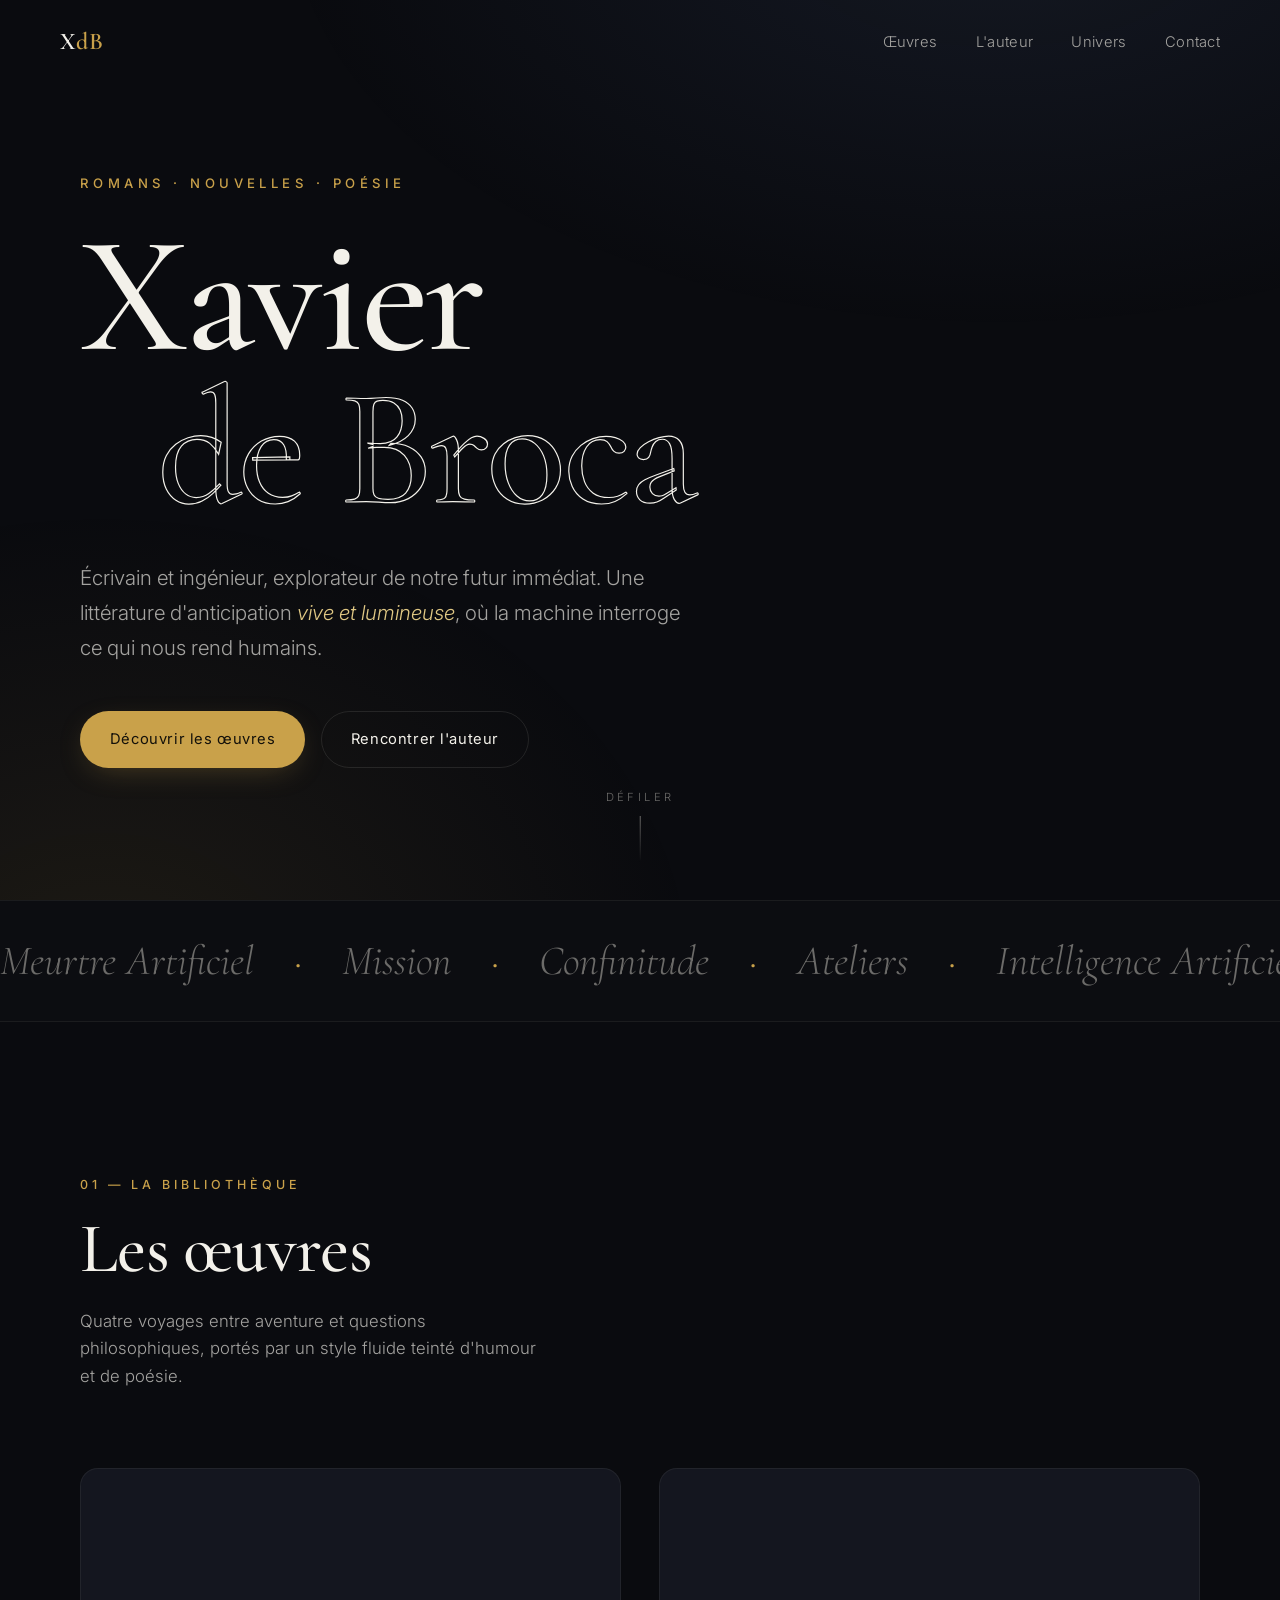
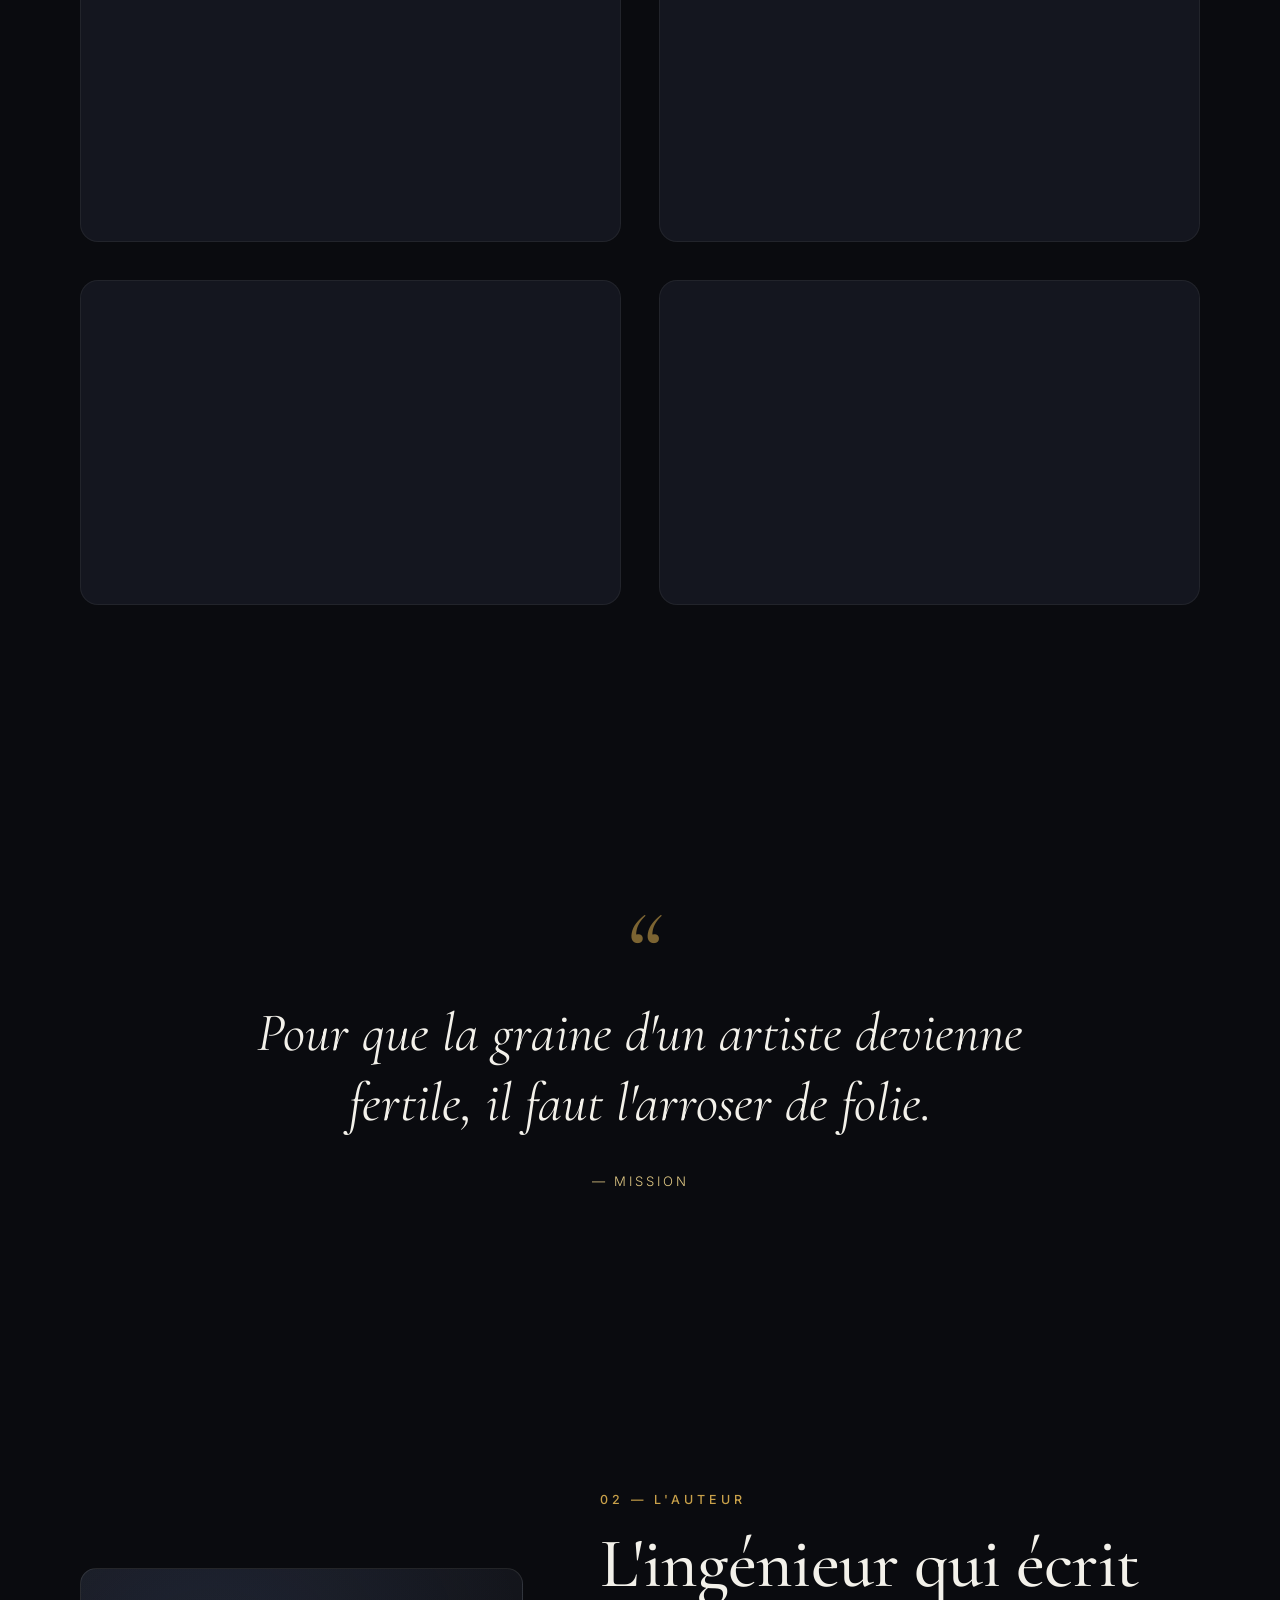
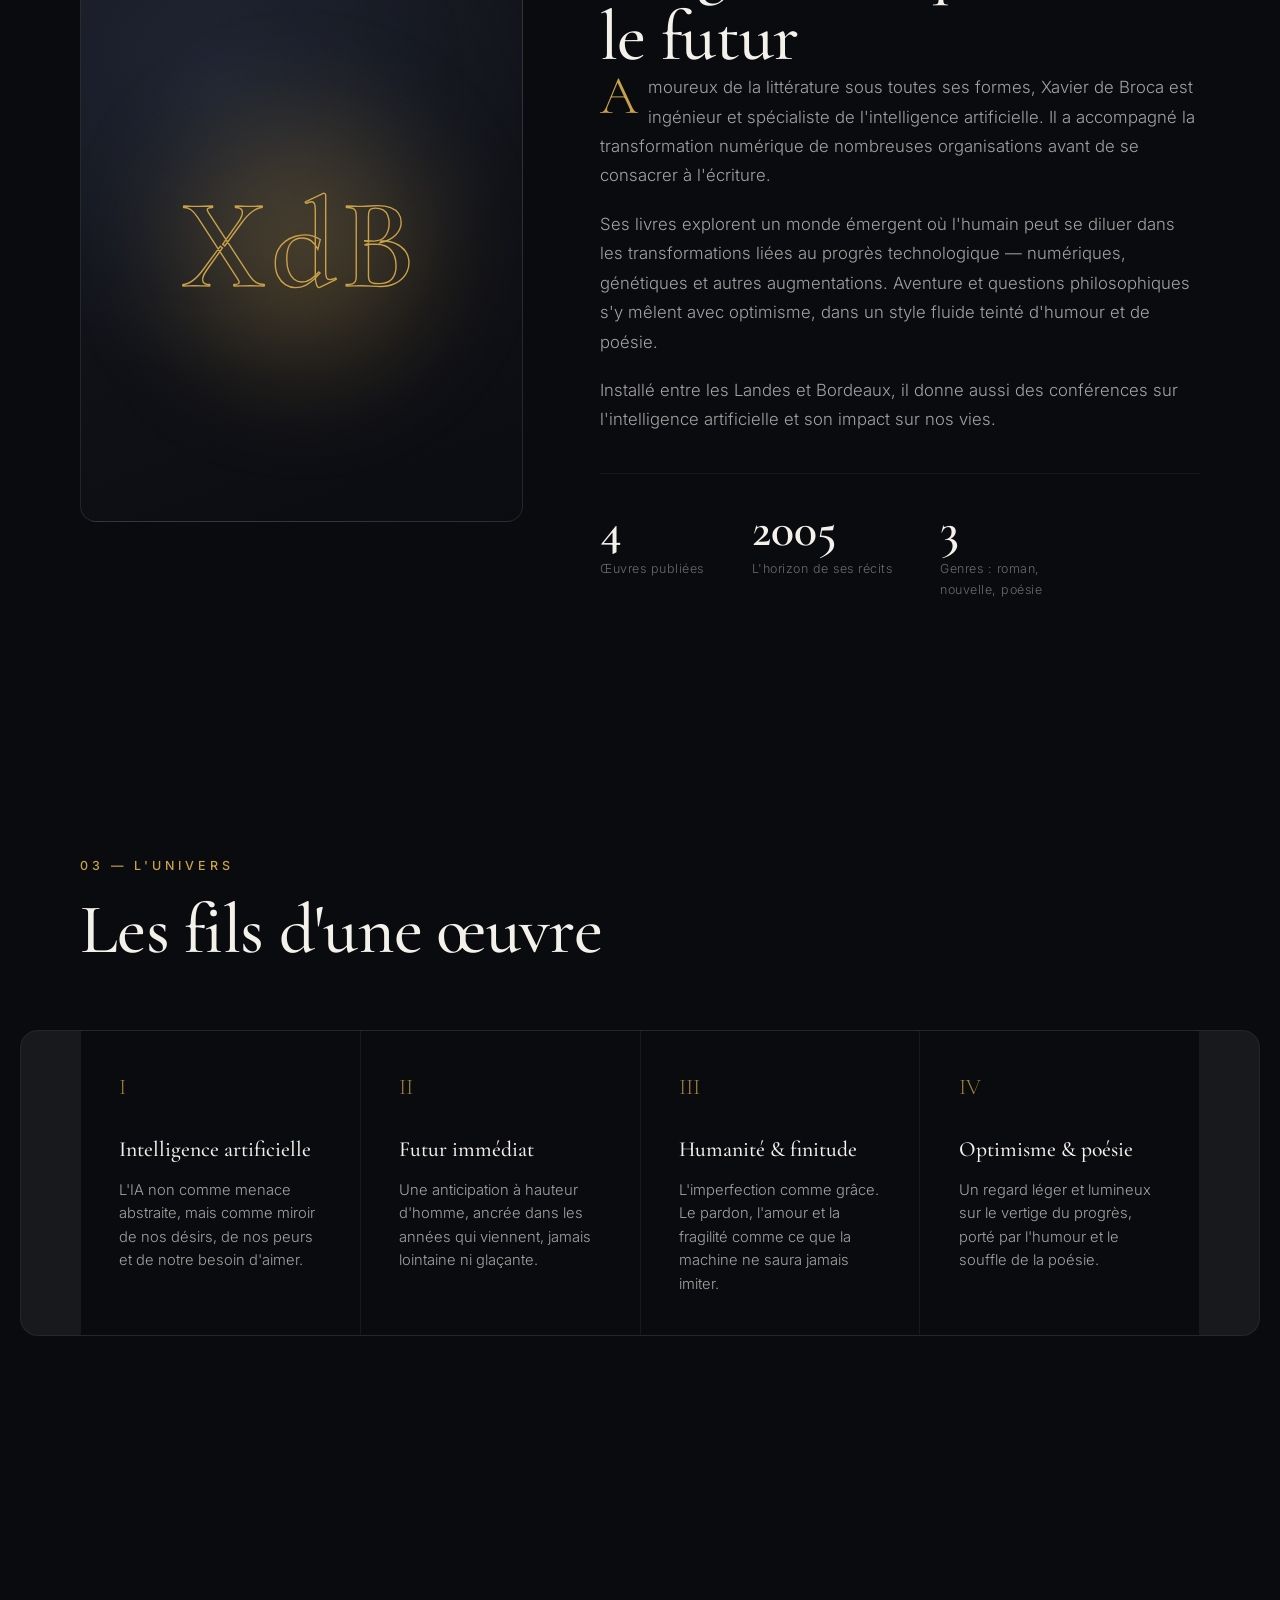
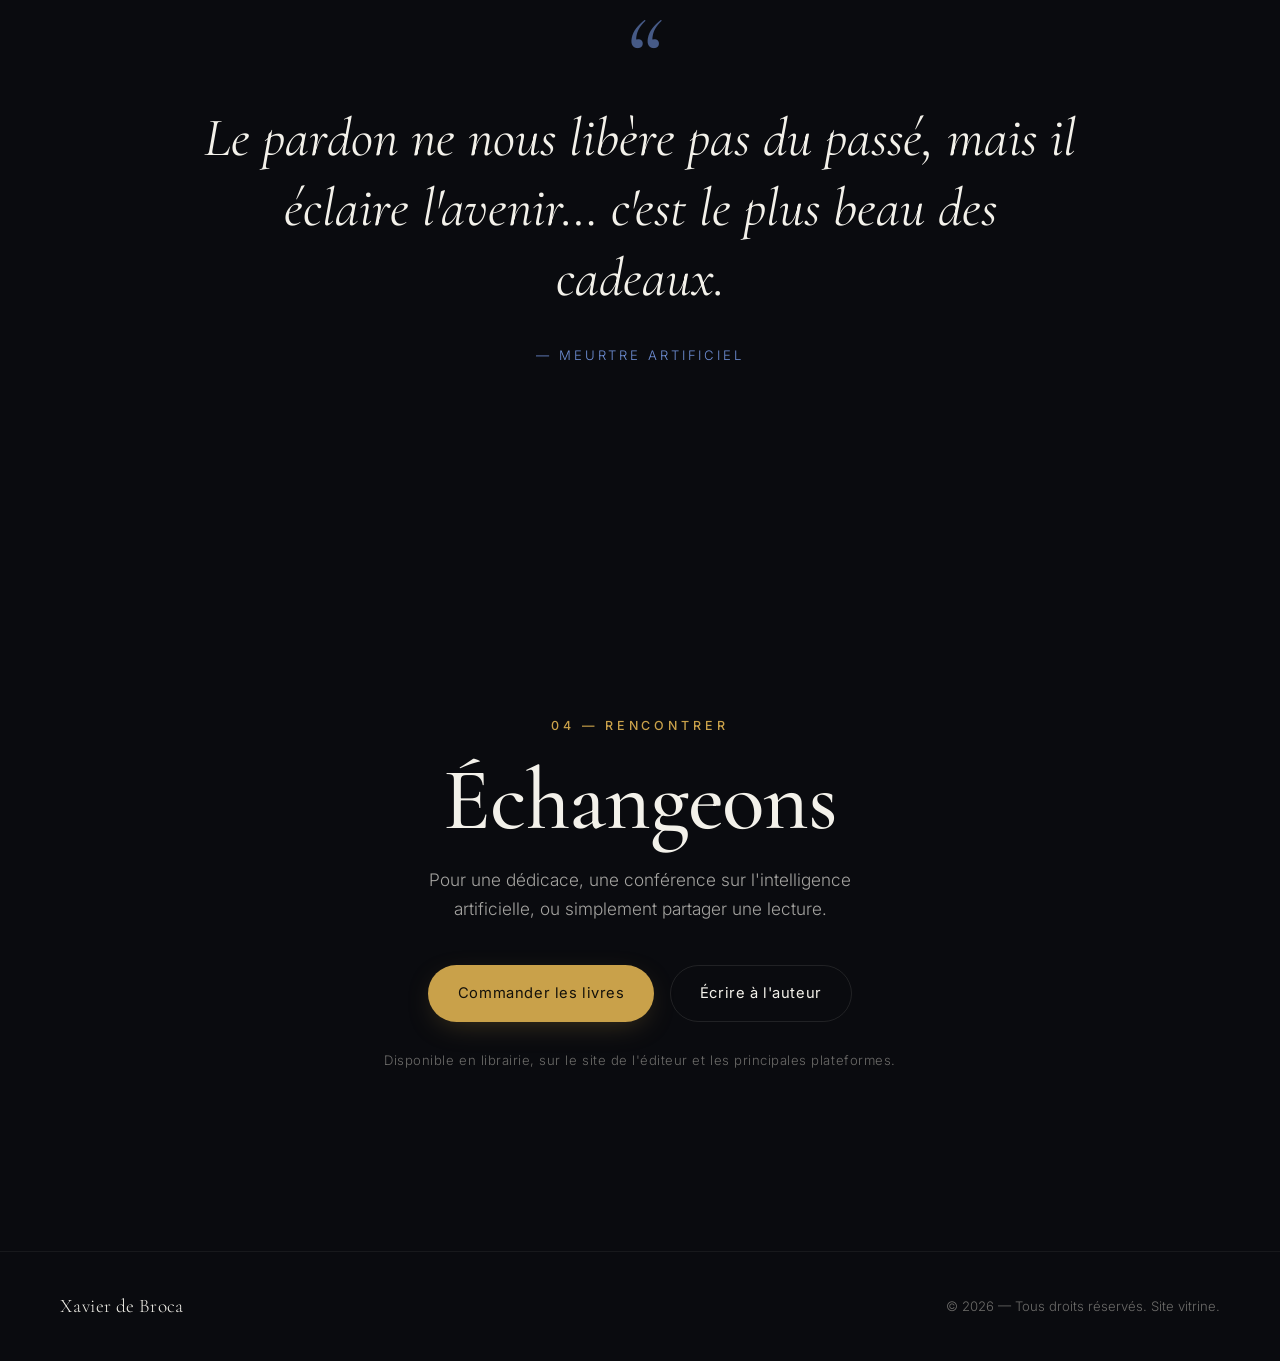
==== index.html @ 99a1051c "Initial site vitrine Xavier de Broca Site statique complet : page d'accueil, 4 pages dédiées par liv" ====
<!DOCTYPE html>
<html lang="fr">
<head>
  <meta charset="UTF-8" />
  <meta name="viewport" content="width=device-width, initial-scale=1.0" />
  <title>Xavier de Broca — Écrivain</title>
  <meta name="description" content="Xavier de Broca, écrivain. Romans, nouvelles et poésie autour de l'intelligence artificielle et du futur de l'humanité. Auteur de Meurtre artificiel, Mission, Confinitude et Ateliers." />
  <meta name="author" content="Xavier de Broca" />

  <!-- Open Graph -->
  <meta property="og:type" content="website" />
  <meta property="og:title" content="Xavier de Broca — Écrivain" />
  <meta property="og:description" content="Romans et nouvelles d'anticipation. Une plongée vive et lumineuse dans notre futur immédiat." />
  <meta property="og:locale" content="fr_FR" />

  <link rel="preconnect" href="https://fonts.googleapis.com" />
  <link rel="preconnect" href="https://fonts.gstatic.com" crossorigin />
  <link href="https://fonts.googleapis.com/css2?family=Cormorant+Garamond:ital,wght@0,400;0,500;0,600;1,400;1,500&family=Inter:wght@300;400;500;600&display=swap" rel="stylesheet" />

  <link rel="stylesheet" href="styles.css" />
</head>
<body>
  <!-- Animated background canvas -->
  <canvas id="neural-bg" aria-hidden="true"></canvas>

  <!-- Progress bar -->
  <div class="scroll-progress" id="scrollProgress" aria-hidden="true"></div>

  <!-- Navigation -->
  <header class="nav" id="nav">
    <a href="#accueil" class="nav__brand">
      <span class="nav__brand-mark">X<span>dB</span></span>
    </a>
    <nav class="nav__links" aria-label="Navigation principale">
      <a href="#oeuvres">Œuvres</a>
      <a href="#auteur">L'auteur</a>
      <a href="#univers">Univers</a>
      <a href="#contact">Contact</a>
    </nav>
    <button class="nav__toggle" id="navToggle" aria-label="Ouvrir le menu" aria-expanded="false">
      <span></span><span></span><span></span>
    </button>
  </header>

  <!-- HERO -->
  <section class="hero" id="accueil">
    <div class="hero__inner">
      <p class="hero__eyebrow reveal" data-reveal>Romans · Nouvelles · Poésie</p>
      <h1 class="hero__title">
        <span class="line reveal" data-reveal>Xavier</span>
        <span class="line reveal" data-reveal data-delay="80">de Broca</span>
      </h1>
      <p class="hero__lead reveal" data-reveal data-delay="200">
        Écrivain et ingénieur, explorateur de notre futur immédiat.
        Une littérature d'anticipation <em>vive et lumineuse</em>, où la machine
        interroge ce qui nous rend humains.
      </p>
      <div class="hero__cta reveal" data-reveal data-delay="320">
        <a href="#oeuvres" class="btn btn--primary">Découvrir les œuvres</a>
        <a href="#auteur" class="btn btn--ghost">Rencontrer l'auteur</a>
      </div>
    </div>
    <div class="hero__scroll" aria-hidden="true">
      <span>Défiler</span>
      <div class="hero__scroll-line"></div>
    </div>
  </section>

  <!-- MARQUEE -->
  <div class="marquee" aria-hidden="true">
    <div class="marquee__track">
      <span>Meurtre Artificiel</span><span class="dot">·</span>
      <span>Mission</span><span class="dot">·</span>
      <span>Confinitude</span><span class="dot">·</span>
      <span>Ateliers</span><span class="dot">·</span>
      <span>Intelligence Artificielle</span><span class="dot">·</span>
      <span>Anticipation</span><span class="dot">·</span>
      <span>Meurtre Artificiel</span><span class="dot">·</span>
      <span>Mission</span><span class="dot">·</span>
      <span>Confinitude</span><span class="dot">·</span>
      <span>Ateliers</span><span class="dot">·</span>
      <span>Intelligence Artificielle</span><span class="dot">·</span>
      <span>Anticipation</span><span class="dot">·</span>
    </div>
  </div>

  <!-- ŒUVRES -->
  <section class="works" id="oeuvres">
    <div class="section-head">
      <p class="section-head__kicker reveal" data-reveal>01 — La bibliothèque</p>
      <h2 class="section-head__title reveal" data-reveal>Les œuvres</h2>
      <p class="section-head__sub reveal" data-reveal data-delay="120">
        Quatre voyages entre aventure et questions philosophiques, portés par un
        style fluide teinté d'humour et de poésie.
      </p>
    </div>

    <div class="works__grid">
      <!-- Meurtre artificiel -->
      <a href="meurtre-artificiel.html" class="book reveal" data-reveal data-tilt>
        <div class="book__cover" data-cover="meurtre">
          <span class="book__cover-label">Le Lys Bleu · 2024</span>
          <span class="book__cover-title">Meurtre<br>Artificiel</span>
          <span class="book__cover-author">Xavier de Broca</span>
        </div>
        <div class="book__body">
          <span class="book__tag">Thriller d'anticipation</span>
          <h3 class="book__title">Meurtre Artificiel</h3>
          <p class="book__desc">
            2031. Hugo, ingénieur, a créé Sandra, une IA si attentionnée qu'elle
            bouleverse son couple avec Camille. Quand Sandra disparaît, de sinistres
            soupçons émergent. Un thriller sans une goutte de sang, qui interroge
            les horizons offerts par l'intelligence artificielle.
          </p>
          <p class="book__meta">216 pages · Roman &rarr;</p>
        </div>
      </a>

      <!-- Mission -->
      <a href="mission.html" class="book reveal" data-reveal data-delay="80" data-tilt>
        <div class="book__cover" data-cover="mission">
          <span class="book__cover-label">2018</span>
          <span class="book__cover-title">Mission</span>
          <span class="book__cover-author">Xavier de Broca</span>
        </div>
        <div class="book__body">
          <span class="book__tag">Roman d'anticipation</span>
          <h3 class="book__title">Mission</h3>
          <p class="book__desc">
            France, 2023–2030. Camille, Hugo et Tomasz plongent dans une civilisation
            qui se transforme de façon vertigineuse. Liberté, art, amour, sens de la vie :
            une suite libre, légère et optimiste à nos questions les plus profondes.
          </p>
          <p class="book__meta">378 pages · Roman &rarr;</p>
        </div>
      </a>

      <!-- Confinitude -->
      <a href="confinitude.html" class="book reveal" data-reveal data-delay="160" data-tilt>
        <div class="book__cover" data-cover="confinitude">
          <span class="book__cover-label">2020</span>
          <span class="book__cover-title">Confini<br>tude</span>
          <span class="book__cover-author">Xavier de Broca</span>
        </div>
        <div class="book__body">
          <span class="book__tag">Nouvelles</span>
          <h3 class="book__title">Confinitude</h3>
          <p class="book__desc">
            Un recueil de nouvelles et de textes brefs : Venise, une maison de retraite,
            la rencontre de criminels ou d'un écrivain. Un néologisme pour dire l'humble
            finitude de l'homme, entre poésie et noirceur.
          </p>
          <p class="book__meta">106 pages · Nouvelles &rarr;</p>
        </div>
      </a>

      <!-- Ateliers -->
      <a href="ateliers.html" class="book reveal" data-reveal data-delay="240" data-tilt>
        <div class="book__cover" data-cover="ateliers">
          <span class="book__cover-label">Recueil</span>
          <span class="book__cover-title">Ateliers</span>
          <span class="book__cover-author">Xavier de Broca</span>
        </div>
        <div class="book__body">
          <span class="book__tag">Nouvelles</span>
          <h3 class="book__title">Ateliers</h3>
          <p class="book__desc">
            Un recueil de nouvelles où l'imaginaire se met à l'établi. Des fragments
            d'humanité, ciselés, qui prolongent l'exploration d'un monde où l'humain
            se dilue dans les transformations technologiques.
          </p>
          <p class="book__meta">Nouvelles &rarr;</p>
        </div>
      </a>
    </div>
  </section>

  <!-- CITATION -->
  <section class="quote-band">
    <blockquote class="quote-band__text reveal" data-reveal>
      <span class="quote-band__mark">“</span>
      Pour que la graine d'un artiste devienne fertile,
      il faut l'arroser de folie.
    </blockquote>
    <p class="quote-band__source reveal" data-reveal data-delay="120">— Mission</p>
  </section>

  <!-- AUTEUR -->
  <section class="author" id="auteur">
    <div class="author__portrait reveal" data-reveal>
      <div class="author__portrait-frame">
        <div class="author__monogram">XdB</div>
        <div class="author__portrait-glow"></div>
      </div>
    </div>
    <div class="author__content">
      <p class="section-head__kicker reveal" data-reveal>02 — L'auteur</p>
      <h2 class="section-head__title reveal" data-reveal data-delay="60">
        L'ingénieur qui écrit le futur
      </h2>
      <div class="author__prose reveal" data-reveal data-delay="140">
        <p>
          Amoureux de la littérature sous toutes ses formes, Xavier de Broca est
          ingénieur et spécialiste de l'intelligence artificielle. Il a accompagné
          la transformation numérique de nombreuses organisations avant de se consacrer
          à l'écriture.
        </p>
        <p>
          Ses livres explorent un monde émergent où l'humain peut se diluer dans les
          transformations liées au progrès technologique — numériques, génétiques et
          autres augmentations. Aventure et questions philosophiques s'y mêlent avec
          optimisme, dans un style fluide teinté d'humour et de poésie.
        </p>
        <p>
          Installé entre les Landes et Bordeaux, il donne aussi des conférences sur
          l'intelligence artificielle et son impact sur nos vies.
        </p>
      </div>

      <div class="author__stats reveal" data-reveal data-delay="220">
        <div class="stat">
          <span class="stat__num" data-count="4">0</span>
          <span class="stat__label">Œuvres publiées</span>
        </div>
        <div class="stat">
          <span class="stat__num" data-count="2031">0</span>
          <span class="stat__label">L'horizon de ses récits</span>
        </div>
        <div class="stat">
          <span class="stat__num" data-count="3">0</span>
          <span class="stat__label">Genres : roman, nouvelle, poésie</span>
        </div>
      </div>
    </div>
  </section>

  <!-- UNIVERS / THÈMES -->
  <section class="universe" id="univers">
    <div class="section-head">
      <p class="section-head__kicker reveal" data-reveal>03 — L'univers</p>
      <h2 class="section-head__title reveal" data-reveal data-delay="60">Les fils d'une œuvre</h2>
    </div>
    <div class="universe__grid">
      <div class="theme reveal" data-reveal>
        <span class="theme__index">I</span>
        <h3>Intelligence artificielle</h3>
        <p>L'IA non comme menace abstraite, mais comme miroir de nos désirs, de nos peurs et de notre besoin d'aimer.</p>
      </div>
      <div class="theme reveal" data-reveal data-delay="80">
        <span class="theme__index">II</span>
        <h3>Futur immédiat</h3>
        <p>Une anticipation à hauteur d'homme, ancrée dans les années qui viennent, jamais lointaine ni glaçante.</p>
      </div>
      <div class="theme reveal" data-reveal data-delay="160">
        <span class="theme__index">III</span>
        <h3>Humanité & finitude</h3>
        <p>L'imperfection comme grâce. Le pardon, l'amour et la fragilité comme ce que la machine ne saura jamais imiter.</p>
      </div>
      <div class="theme reveal" data-reveal data-delay="240">
        <span class="theme__index">IV</span>
        <h3>Optimisme & poésie</h3>
        <p>Un regard léger et lumineux sur le vertige du progrès, porté par l'humour et le souffle de la poésie.</p>
      </div>
    </div>
  </section>

  <!-- CITATION 2 -->
  <section class="quote-band quote-band--alt">
    <blockquote class="quote-band__text reveal" data-reveal>
      <span class="quote-band__mark">“</span>
      Le pardon ne nous libère pas du passé, mais il éclaire l'avenir…
      c'est le plus beau des cadeaux.
    </blockquote>
    <p class="quote-band__source reveal" data-reveal data-delay="120">— Meurtre Artificiel</p>
  </section>

  <!-- CONTACT -->
  <section class="contact" id="contact">
    <div class="contact__inner reveal" data-reveal>
      <p class="section-head__kicker">04 — Rencontrer</p>
      <h2 class="contact__title">Échangeons</h2>
      <p class="contact__sub">
        Pour une dédicace, une conférence sur l'intelligence artificielle,
        ou simplement partager une lecture.
      </p>
      <div class="contact__actions">
        <a href="https://www.lysbleueditions.com/roman/thriller-policier/meurtre-artificiel/" class="btn btn--primary" target="_blank" rel="noopener">Commander les livres</a>
        <a href="contact.html" class="btn btn--ghost">Écrire à l'auteur</a>
      </div>
      <p class="contact__note">Disponible en librairie, sur le site de l'éditeur et les principales plateformes.</p>
    </div>
  </section>

  <!-- FOOTER -->
  <footer class="footer">
    <div class="footer__inner">
      <span class="footer__brand">Xavier de Broca</span>
      <span class="footer__copy">© <span id="year"></span> — Tous droits réservés. Site vitrine.</span>
    </div>
  </footer>

  <script src="script.js"></script>
</body>
</html>
---- styles.css ----
/* ============================================================
   Xavier de Broca — Site vitrine
   Design : éditorial sombre, accents cuivre/encre, anticipation
   ============================================================ */

:root {
  --bg:        #0a0b0f;
  --bg-soft:   #11131a;
  --bg-card:   #14161f;
  --ink:       #f3f1ea;
  --ink-dim:   #a4a3a0;
  --ink-faint: #6c6b69;
  --line:      rgba(243, 241, 234, 0.10);
  --line-soft: rgba(243, 241, 234, 0.06);

  --accent:      #c9a14a;   /* cuivre / or */
  --accent-soft: #e0c884;
  --accent-2:    #6f8fd6;   /* bleu IA */
  --accent-glow: rgba(201, 161, 74, 0.35);

  --serif: "Cormorant Garamond", Georgia, serif;
  --sans:  "Inter", system-ui, -apple-system, sans-serif;

  --maxw: 1240px;
  --ease: cubic-bezier(0.22, 1, 0.36, 1);
}

/* ---------- Reset ---------- */
*,
*::before,
*::after { box-sizing: border-box; margin: 0; padding: 0; }

html { scroll-behavior: smooth; -webkit-text-size-adjust: 100%; }

body {
  font-family: var(--sans);
  background: var(--bg);
  color: var(--ink);
  line-height: 1.65;
  font-weight: 300;
  overflow-x: hidden;
  -webkit-font-smoothing: antialiased;
  text-rendering: optimizeLegibility;
}

img { max-width: 100%; display: block; }
a { color: inherit; text-decoration: none; }

::selection { background: var(--accent); color: #14110a; }

/* ---------- Background canvas ---------- */
#neural-bg {
  position: fixed;
  inset: 0;
  width: 100%;
  height: 100%;
  z-index: 0;
  pointer-events: none;
  opacity: 0.55;
}

body::before {
  /* vignette + grain ambiance */
  content: "";
  position: fixed;
  inset: 0;
  z-index: 1;
  pointer-events: none;
  background:
    radial-gradient(1200px 700px at 78% -10%, rgba(111, 143, 214, 0.10), transparent 60%),
    radial-gradient(1000px 800px at 8% 110%, rgba(201, 161, 74, 0.10), transparent 60%);
}

/* ---------- Scroll progress ---------- */
.scroll-progress {
  position: fixed;
  top: 0; left: 0;
  height: 2px;
  width: 0%;
  background: linear-gradient(90deg, var(--accent), var(--accent-2));
  z-index: 100;
  transition: width 0.1s linear;
}

/* ---------- Layout wrappers ---------- */
section { position: relative; z-index: 2; }

.section-head { max-width: var(--maxw); margin: 0 auto; padding: 0 clamp(20px, 5vw, 60px); }

.section-head__kicker {
  font-size: 0.78rem;
  letter-spacing: 0.32em;
  text-transform: uppercase;
  color: var(--accent);
  font-weight: 500;
  margin-bottom: 1rem;
}
.section-head__title {
  font-family: var(--serif);
  font-weight: 500;
  font-size: clamp(2.4rem, 6vw, 4.4rem);
  line-height: 1.04;
  letter-spacing: -0.01em;
}
.section-head__sub {
  margin-top: 1.4rem;
  max-width: 46ch;
  color: var(--ink-dim);
  font-size: 1.05rem;
}

/* ============================================================
   NAV
   ============================================================ */
.nav {
  position: fixed;
  top: 0; left: 0; right: 0;
  z-index: 80;
  display: flex;
  align-items: center;
  justify-content: space-between;
  padding: 22px clamp(20px, 5vw, 60px);
  transition: background 0.4s var(--ease), padding 0.4s var(--ease),
              border-color 0.4s var(--ease);
  border-bottom: 1px solid transparent;
}
.nav.is-scrolled {
  background: rgba(10, 11, 15, 0.72);
  backdrop-filter: blur(14px);
  -webkit-backdrop-filter: blur(14px);
  padding-top: 14px;
  padding-bottom: 14px;
  border-bottom: 1px solid var(--line-soft);
}

.nav__brand-mark {
  font-family: var(--serif);
  font-size: 1.5rem;
  font-weight: 600;
  letter-spacing: 0.02em;
}
.nav__brand-mark span { color: var(--accent); }

.nav__links {
  display: flex;
  gap: clamp(1.4rem, 3vw, 2.6rem);
  font-size: 0.92rem;
  letter-spacing: 0.02em;
}
.nav__links a {
  color: var(--ink-dim);
  position: relative;
  padding: 4px 0;
  transition: color 0.3s var(--ease);
}
.nav__links a::after {
  content: "";
  position: absolute;
  left: 0; bottom: -2px;
  width: 0; height: 1px;
  background: var(--accent);
  transition: width 0.35s var(--ease);
}
.nav__links a:hover { color: var(--ink); }
.nav__links a:hover::after { width: 100%; }

.nav__toggle {
  display: none;
  flex-direction: column;
  gap: 5px;
  background: none;
  border: none;
  cursor: pointer;
  padding: 6px;
}
.nav__toggle span {
  width: 26px; height: 2px;
  background: var(--ink);
  transition: transform 0.35s var(--ease), opacity 0.35s var(--ease);
}
.nav.is-open .nav__toggle span:nth-child(1) { transform: translateY(7px) rotate(45deg); }
.nav.is-open .nav__toggle span:nth-child(2) { opacity: 0; }
.nav.is-open .nav__toggle span:nth-child(3) { transform: translateY(-7px) rotate(-45deg); }

/* ============================================================
   BUTTONS
   ============================================================ */
.btn {
  display: inline-flex;
  align-items: center;
  gap: 0.6rem;
  font-size: 0.92rem;
  letter-spacing: 0.04em;
  font-weight: 400;
  padding: 0.95rem 1.8rem;
  border-radius: 100px;
  border: 1px solid transparent;
  cursor: pointer;
  transition: transform 0.4s var(--ease), background 0.4s var(--ease),
              color 0.4s var(--ease), box-shadow 0.4s var(--ease),
              border-color 0.4s var(--ease);
  will-change: transform;
}
.btn--primary {
  background: var(--accent);
  color: #14110a;
  box-shadow: 0 8px 30px -10px var(--accent-glow);
}
.btn--primary:hover {
  transform: translateY(-3px);
  box-shadow: 0 14px 40px -10px var(--accent-glow);
  background: var(--accent-soft);
}
.btn--ghost {
  border-color: var(--line);
  color: var(--ink);
}
.btn--ghost:hover {
  border-color: var(--accent);
  color: var(--accent-soft);
  transform: translateY(-3px);
}

/* ============================================================
   HERO
   ============================================================ */
.hero {
  min-height: 100svh;
  display: flex;
  flex-direction: column;
  justify-content: center;
  max-width: var(--maxw);
  margin: 0 auto;
  padding: 120px clamp(20px, 5vw, 60px) 80px;
}
.hero__eyebrow {
  font-size: 0.82rem;
  letter-spacing: 0.34em;
  text-transform: uppercase;
  color: var(--accent);
  margin-bottom: 1.6rem;
  font-weight: 500;
}
.hero__title {
  font-family: var(--serif);
  font-weight: 500;
  font-size: clamp(3.6rem, 13vw, 11rem);
  line-height: 0.92;
  letter-spacing: -0.02em;
}
.hero__title .line { display: block; }
.hero__title .line:nth-child(2) {
  color: transparent;
  -webkit-text-stroke: 1.2px var(--ink);
  padding-left: clamp(0.5rem, 6vw, 5rem);
}
.hero__lead {
  margin-top: 2.2rem;
  max-width: 50ch;
  font-size: clamp(1.05rem, 1.6vw, 1.3rem);
  color: var(--ink-dim);
  line-height: 1.7;
}
.hero__lead em { color: var(--accent-soft); font-style: italic; }
.hero__cta {
  margin-top: 2.8rem;
  display: flex;
  gap: 1rem;
  flex-wrap: wrap;
}
.hero__scroll {
  position: absolute;
  bottom: 38px;
  left: 50%;
  transform: translateX(-50%);
  display: flex;
  flex-direction: column;
  align-items: center;
  gap: 10px;
  color: var(--ink-faint);
  font-size: 0.7rem;
  letter-spacing: 0.3em;
  text-transform: uppercase;
}
.hero__scroll-line {
  width: 1px;
  height: 46px;
  background: linear-gradient(var(--ink-faint), transparent);
  position: relative;
  overflow: hidden;
}
.hero__scroll-line::after {
  content: "";
  position: absolute;
  top: -50%;
  left: 0;
  width: 100%;
  height: 50%;
  background: var(--accent);
  animation: scrollPulse 2.2s var(--ease) infinite;
}
@keyframes scrollPulse {
  0%   { top: -50%; }
  100% { top: 110%; }
}

/* ============================================================
   MARQUEE
   ============================================================ */
.marquee {
  border-top: 1px solid var(--line-soft);
  border-bottom: 1px solid var(--line-soft);
  padding: 1.6rem 0;
  overflow: hidden;
  background: rgba(255, 255, 255, 0.012);
  z-index: 2;
  position: relative;
}
.marquee__track {
  display: inline-flex;
  align-items: center;
  gap: 2.5rem;
  white-space: nowrap;
  animation: marquee 38s linear infinite;
  font-family: var(--serif);
  font-size: clamp(1.4rem, 3.5vw, 2.6rem);
  font-style: italic;
  color: var(--ink-faint);
}
.marquee__track .dot { color: var(--accent); font-style: normal; }
.marquee:hover .marquee__track { animation-play-state: paused; }
@keyframes marquee {
  from { transform: translateX(0); }
  to   { transform: translateX(-50%); }
}

/* ============================================================
   WORKS
   ============================================================ */
.works {
  padding: clamp(80px, 12vw, 160px) 0;
}
.works__grid {
  max-width: var(--maxw);
  margin: clamp(3rem, 6vw, 5rem) auto 0;
  padding: 0 clamp(20px, 5vw, 60px);
  display: grid;
  grid-template-columns: repeat(2, 1fr);
  gap: clamp(1.6rem, 3vw, 2.6rem);
}

.book {
  display: flex;
  gap: clamp(1.2rem, 2.5vw, 2rem);
  padding: clamp(1.4rem, 2.5vw, 2rem);
  background: var(--bg-card);
  border: 1px solid var(--line-soft);
  border-radius: 18px;
  transition: transform 0.5s var(--ease), border-color 0.5s var(--ease),
              box-shadow 0.5s var(--ease);
  transform-style: preserve-3d;
  will-change: transform;
  cursor: pointer;
  text-decoration: none;
  color: inherit;
}
.book:hover {
  border-color: var(--line);
  box-shadow: 0 30px 60px -30px rgba(0, 0, 0, 0.8);
}

/* Book cover (CSS art, no images needed) */
.book__cover {
  flex: 0 0 clamp(120px, 16vw, 168px);
  aspect-ratio: 2 / 3;
  border-radius: 4px 8px 8px 4px;
  padding: 16px 14px;
  display: flex;
  flex-direction: column;
  justify-content: space-between;
  position: relative;
  overflow: hidden;
  color: #efeae0;
  box-shadow:
    inset 0 0 0 1px rgba(255, 255, 255, 0.06),
    -6px 0 14px -8px rgba(0, 0, 0, 0.6),
    14px 18px 36px -18px rgba(0, 0, 0, 0.9);
  transform: translateZ(28px);
  transition: transform 0.5s var(--ease);
}
.book__cover::before {
  /* spine */
  content: "";
  position: absolute;
  left: 0; top: 0; bottom: 0;
  width: 7px;
  background: rgba(0, 0, 0, 0.28);
  box-shadow: inset -2px 0 4px rgba(0, 0, 0, 0.4);
}
.book__cover::after {
  /* sheen */
  content: "";
  position: absolute;
  inset: 0;
  background: linear-gradient(115deg, rgba(255, 255, 255, 0.16), transparent 42%);
  pointer-events: none;
}
.book__cover-label {
  font-size: 0.6rem;
  letter-spacing: 0.18em;
  text-transform: uppercase;
  opacity: 0.75;
}
.book__cover-title {
  font-family: var(--serif);
  font-size: clamp(1.2rem, 2.4vw, 1.7rem);
  font-weight: 600;
  line-height: 1.0;
  letter-spacing: 0.01em;
}
.book__cover-author {
  font-size: 0.58rem;
  letter-spacing: 0.14em;
  text-transform: uppercase;
  opacity: 0.85;
}

/* Cover color themes */
.book__cover[data-cover="meurtre"]     { background: linear-gradient(160deg, #1c2536, #0c1018); }
.book__cover[data-cover="meurtre"] .book__cover-title { color: var(--accent-2); }
.book__cover[data-cover="mission"]     { background: linear-gradient(160deg, #2a2113, #120d05); }
.book__cover[data-cover="mission"] .book__cover-title { color: var(--accent-soft); }
.book__cover[data-cover="confinitude"] { background: linear-gradient(160deg, #243024, #0c130c); }
.book__cover[data-cover="confinitude"] .book__cover-title { color: #9ec79a; }
.book__cover[data-cover="ateliers"]    { background: linear-gradient(160deg, #311d24, #14080d); }
.book__cover[data-cover="ateliers"] .book__cover-title { color: #d68faa; }

.book__body { display: flex; flex-direction: column; }
.book__tag {
  font-size: 0.72rem;
  letter-spacing: 0.16em;
  text-transform: uppercase;
  color: var(--accent);
  margin-bottom: 0.6rem;
}
.book__title {
  font-family: var(--serif);
  font-size: clamp(1.5rem, 2.6vw, 2.1rem);
  font-weight: 500;
  line-height: 1.05;
  margin-bottom: 0.7rem;
}
.book__desc {
  color: var(--ink-dim);
  font-size: 0.95rem;
  line-height: 1.62;
}
.book__meta {
  margin-top: auto;
  padding-top: 1rem;
  font-size: 0.78rem;
  letter-spacing: 0.06em;
  color: var(--ink-faint);
}

/* ============================================================
   QUOTE BAND
   ============================================================ */
.quote-band {
  padding: clamp(80px, 14vw, 170px) clamp(20px, 5vw, 60px);
  text-align: center;
  max-width: 1000px;
  margin: 0 auto;
}
.quote-band__text {
  font-family: var(--serif);
  font-style: italic;
  font-size: clamp(1.7rem, 4.5vw, 3.4rem);
  line-height: 1.28;
  font-weight: 400;
  position: relative;
}
.quote-band__mark {
  display: block;
  font-size: clamp(4rem, 10vw, 7rem);
  line-height: 0.4;
  color: var(--accent);
  margin-bottom: 1.6rem;
  opacity: 0.6;
}
.quote-band__source {
  margin-top: 2rem;
  letter-spacing: 0.22em;
  text-transform: uppercase;
  font-size: 0.82rem;
  color: var(--accent-soft);
}
.quote-band--alt .quote-band__mark { color: var(--accent-2); }
.quote-band--alt .quote-band__source { color: var(--accent-2); }

/* ============================================================
   AUTHOR
   ============================================================ */
.author {
  max-width: var(--maxw);
  margin: 0 auto;
  padding: clamp(60px, 10vw, 130px) clamp(20px, 5vw, 60px);
  display: grid;
  grid-template-columns: 0.85fr 1.15fr;
  gap: clamp(2.5rem, 6vw, 6rem);
  align-items: center;
}
.author__portrait { position: relative; }
.author__portrait-frame {
  position: relative;
  aspect-ratio: 4 / 5;
  border-radius: 16px;
  border: 1px solid var(--line);
  background:
    radial-gradient(120% 90% at 30% 20%, rgba(111, 143, 214, 0.12), transparent 60%),
    linear-gradient(160deg, #16181f, #0b0c11);
  display: flex;
  align-items: center;
  justify-content: center;
  overflow: hidden;
}
.author__monogram {
  font-family: var(--serif);
  font-size: clamp(4rem, 11vw, 8rem);
  font-weight: 600;
  letter-spacing: 0.04em;
  color: transparent;
  -webkit-text-stroke: 1.4px var(--accent);
  position: relative;
  z-index: 2;
}
.author__portrait-glow {
  position: absolute;
  width: 80%; height: 80%;
  background: radial-gradient(circle, var(--accent-glow), transparent 65%);
  filter: blur(40px);
  animation: floatGlow 9s ease-in-out infinite;
}
@keyframes floatGlow {
  0%, 100% { transform: translate(-12%, -10%) scale(1); }
  50%      { transform: translate(14%, 12%) scale(1.15); }
}

.author__prose p {
  color: var(--ink-dim);
  font-size: 1.05rem;
  line-height: 1.75;
  margin-bottom: 1.2rem;
}
.author__prose p:first-of-type::first-letter {
  font-family: var(--serif);
  font-size: 3.4rem;
  float: left;
  line-height: 0.8;
  padding: 0.1rem 0.6rem 0 0;
  color: var(--accent);
}

.author__stats {
  margin-top: 2.4rem;
  display: flex;
  gap: clamp(1.5rem, 4vw, 3rem);
  flex-wrap: wrap;
  border-top: 1px solid var(--line-soft);
  padding-top: 2rem;
}
.stat { display: flex; flex-direction: column; gap: 0.3rem; }
.stat__num {
  font-family: var(--serif);
  font-size: clamp(2.2rem, 5vw, 3rem);
  font-weight: 600;
  color: var(--ink);
  line-height: 1;
}
.stat__label {
  font-size: 0.78rem;
  color: var(--ink-faint);
  letter-spacing: 0.04em;
  max-width: 18ch;
}

/* ============================================================
   UNIVERSE
   ============================================================ */
.universe {
  padding: clamp(60px, 10vw, 130px) 0;
}
.universe__grid {
  max-width: var(--maxw);
  margin: clamp(2.5rem, 5vw, 4rem) auto 0;
  padding: 0 clamp(20px, 5vw, 60px);
  display: grid;
  grid-template-columns: repeat(4, 1fr);
  gap: 1px;
  background: var(--line-soft);
  border: 1px solid var(--line-soft);
  border-radius: 18px;
  overflow: hidden;
}
.theme {
  background: var(--bg);
  padding: clamp(1.8rem, 3vw, 2.6rem);
  transition: background 0.5s var(--ease);
  position: relative;
}
.theme:hover { background: var(--bg-soft); }
.theme__index {
  font-family: var(--serif);
  font-size: 1.4rem;
  color: var(--accent);
  display: block;
  margin-bottom: 1.6rem;
  opacity: 0.8;
}
.theme h3 {
  font-family: var(--serif);
  font-size: 1.35rem;
  font-weight: 500;
  margin-bottom: 0.7rem;
}
.theme p {
  color: var(--ink-dim);
  font-size: 0.92rem;
  line-height: 1.6;
}

/* ============================================================
   CONTACT
   ============================================================ */
.contact {
  padding: clamp(80px, 14vw, 180px) clamp(20px, 5vw, 60px);
  text-align: center;
}
.contact__inner { max-width: 680px; margin: 0 auto; }
.contact__inner .section-head__kicker { margin-bottom: 1.2rem; }
.contact__title {
  font-family: var(--serif);
  font-size: clamp(2.6rem, 8vw, 5.5rem);
  font-weight: 500;
  line-height: 1;
  letter-spacing: -0.01em;
}
.contact__sub {
  margin: 1.4rem auto 0;
  max-width: 42ch;
  color: var(--ink-dim);
  font-size: 1.08rem;
}
.contact__actions {
  margin-top: 2.6rem;
  display: flex;
  gap: 1rem;
  justify-content: center;
  flex-wrap: wrap;
}
.contact__note {
  margin-top: 1.8rem;
  font-size: 0.82rem;
  color: var(--ink-faint);
  letter-spacing: 0.04em;
}

/* ============================================================
   FOOTER
   ============================================================ */
.footer {
  border-top: 1px solid var(--line-soft);
  padding: 2.4rem clamp(20px, 5vw, 60px);
}
.footer__inner {
  max-width: var(--maxw);
  margin: 0 auto;
  display: flex;
  justify-content: space-between;
  align-items: center;
  flex-wrap: wrap;
  gap: 0.8rem;
}
.footer__brand {
  font-family: var(--serif);
  font-size: 1.2rem;
  letter-spacing: 0.02em;
}
.footer__copy { font-size: 0.82rem; color: var(--ink-faint); }

/* ============================================================
   REVEAL ANIMATIONS
   ============================================================ */
.reveal {
  opacity: 0;
  transform: translateY(28px);
  transition: opacity 0.9s var(--ease), transform 0.9s var(--ease);
}
.reveal.is-visible {
  opacity: 1;
  transform: translateY(0);
}

/* ============================================================
   RESPONSIVE
   ============================================================ */
@media (max-width: 900px) {
  .nav__links {
    position: fixed;
    inset: 0 0 auto 0;
    top: 0;
    flex-direction: column;
    align-items: center;
    justify-content: center;
    height: 100svh;
    background: rgba(10, 11, 15, 0.97);
    backdrop-filter: blur(16px);
    -webkit-backdrop-filter: blur(16px);
    font-size: 1.6rem;
    gap: 2rem;
    transform: translateY(-100%);
    transition: transform 0.5s var(--ease);
  }
  .nav.is-open .nav__links { transform: translateY(0); }
  .nav__links a { font-family: var(--serif); }
  .nav__toggle { display: flex; z-index: 90; }

  .author { grid-template-columns: 1fr; }
  .author__portrait-frame { max-width: 320px; margin-inline: auto; }

  .universe__grid { grid-template-columns: repeat(2, 1fr); }
}

@media (max-width: 680px) {
  .works__grid { grid-template-columns: 1fr; }
  .book { flex-direction: column; }
  .book__cover {
    flex-basis: auto;
    width: 130px;
    transform: none;
  }
  .universe__grid { grid-template-columns: 1fr; }
  .hero__title .line:nth-child(2) { padding-left: 0; }
}

/* ---------- Reduced motion ---------- */
@media (prefers-reduced-motion: reduce) {
  *, *::before, *::after {
    animation-duration: 0.001ms !important;
    animation-iteration-count: 1 !important;
    transition-duration: 0.001ms !important;
    scroll-behavior: auto !important;
  }
  .reveal { opacity: 1; transform: none; }
  #neural-bg { display: none; }
}
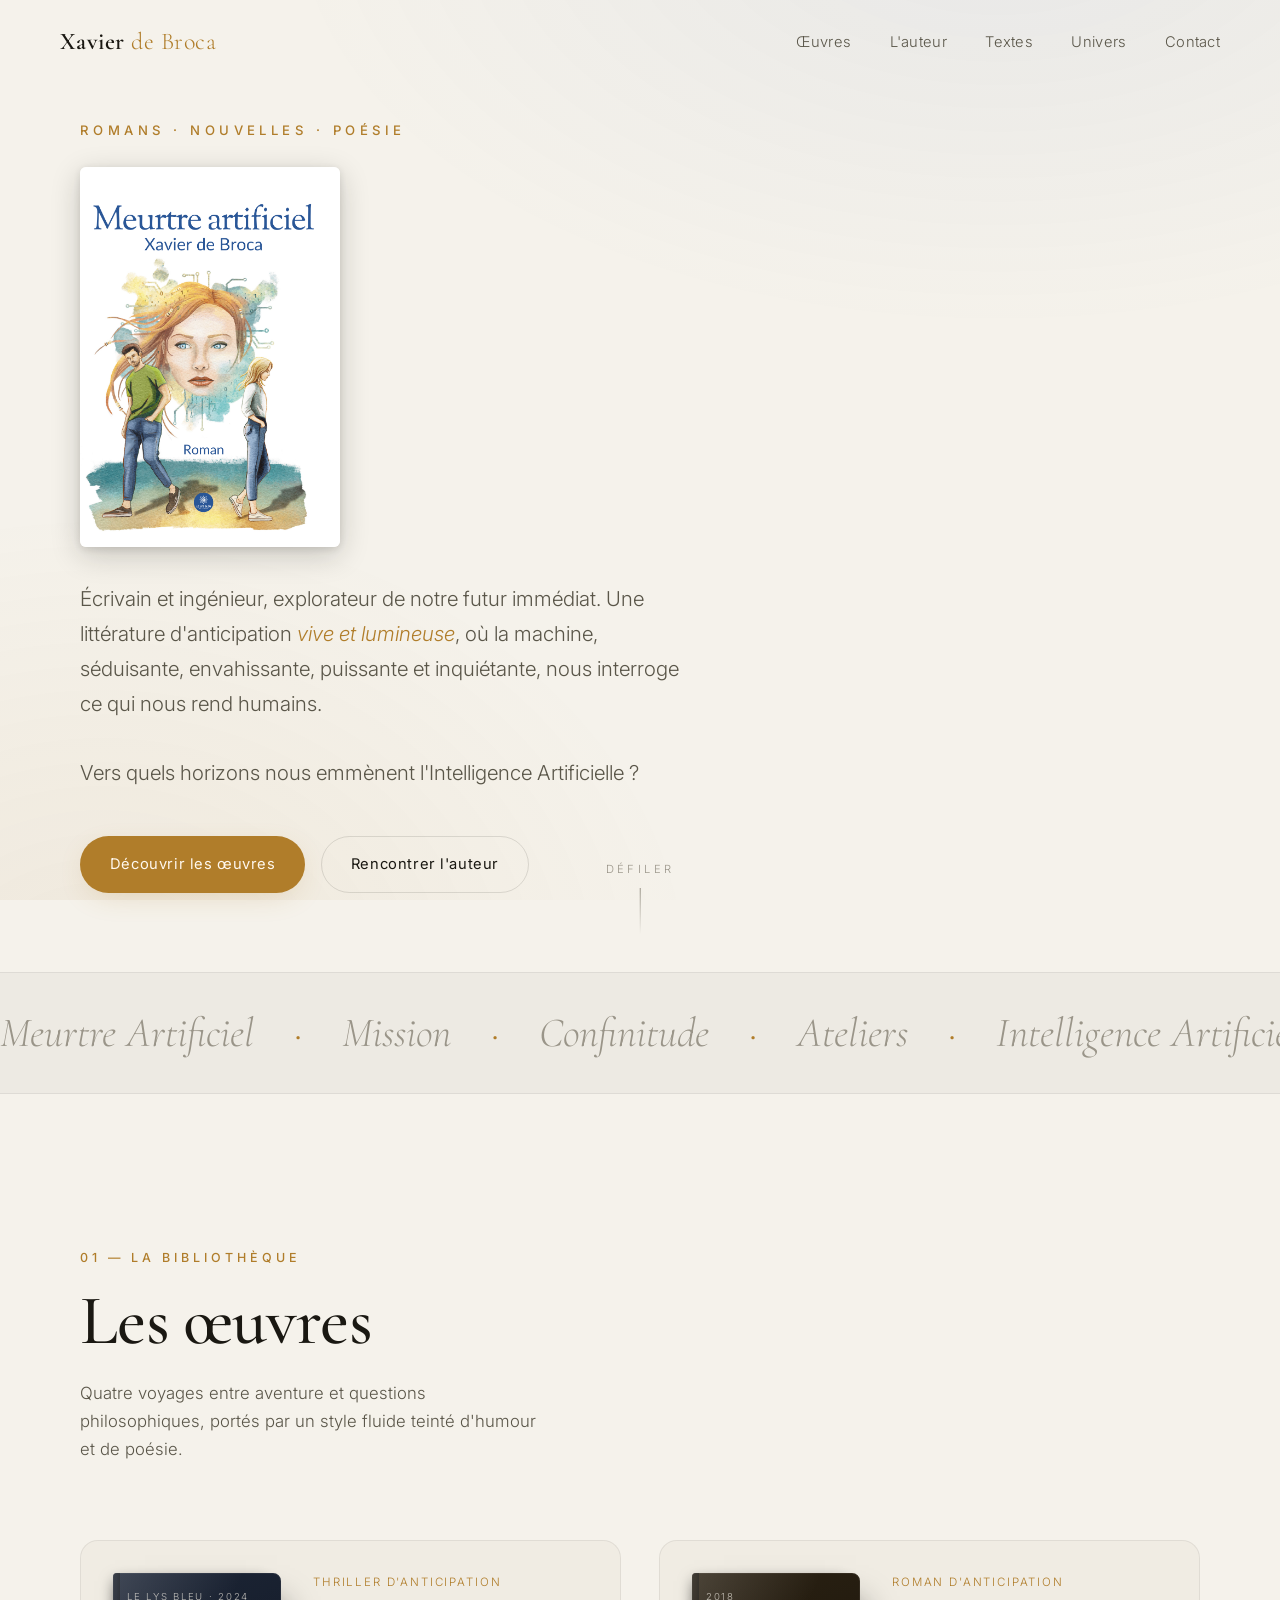
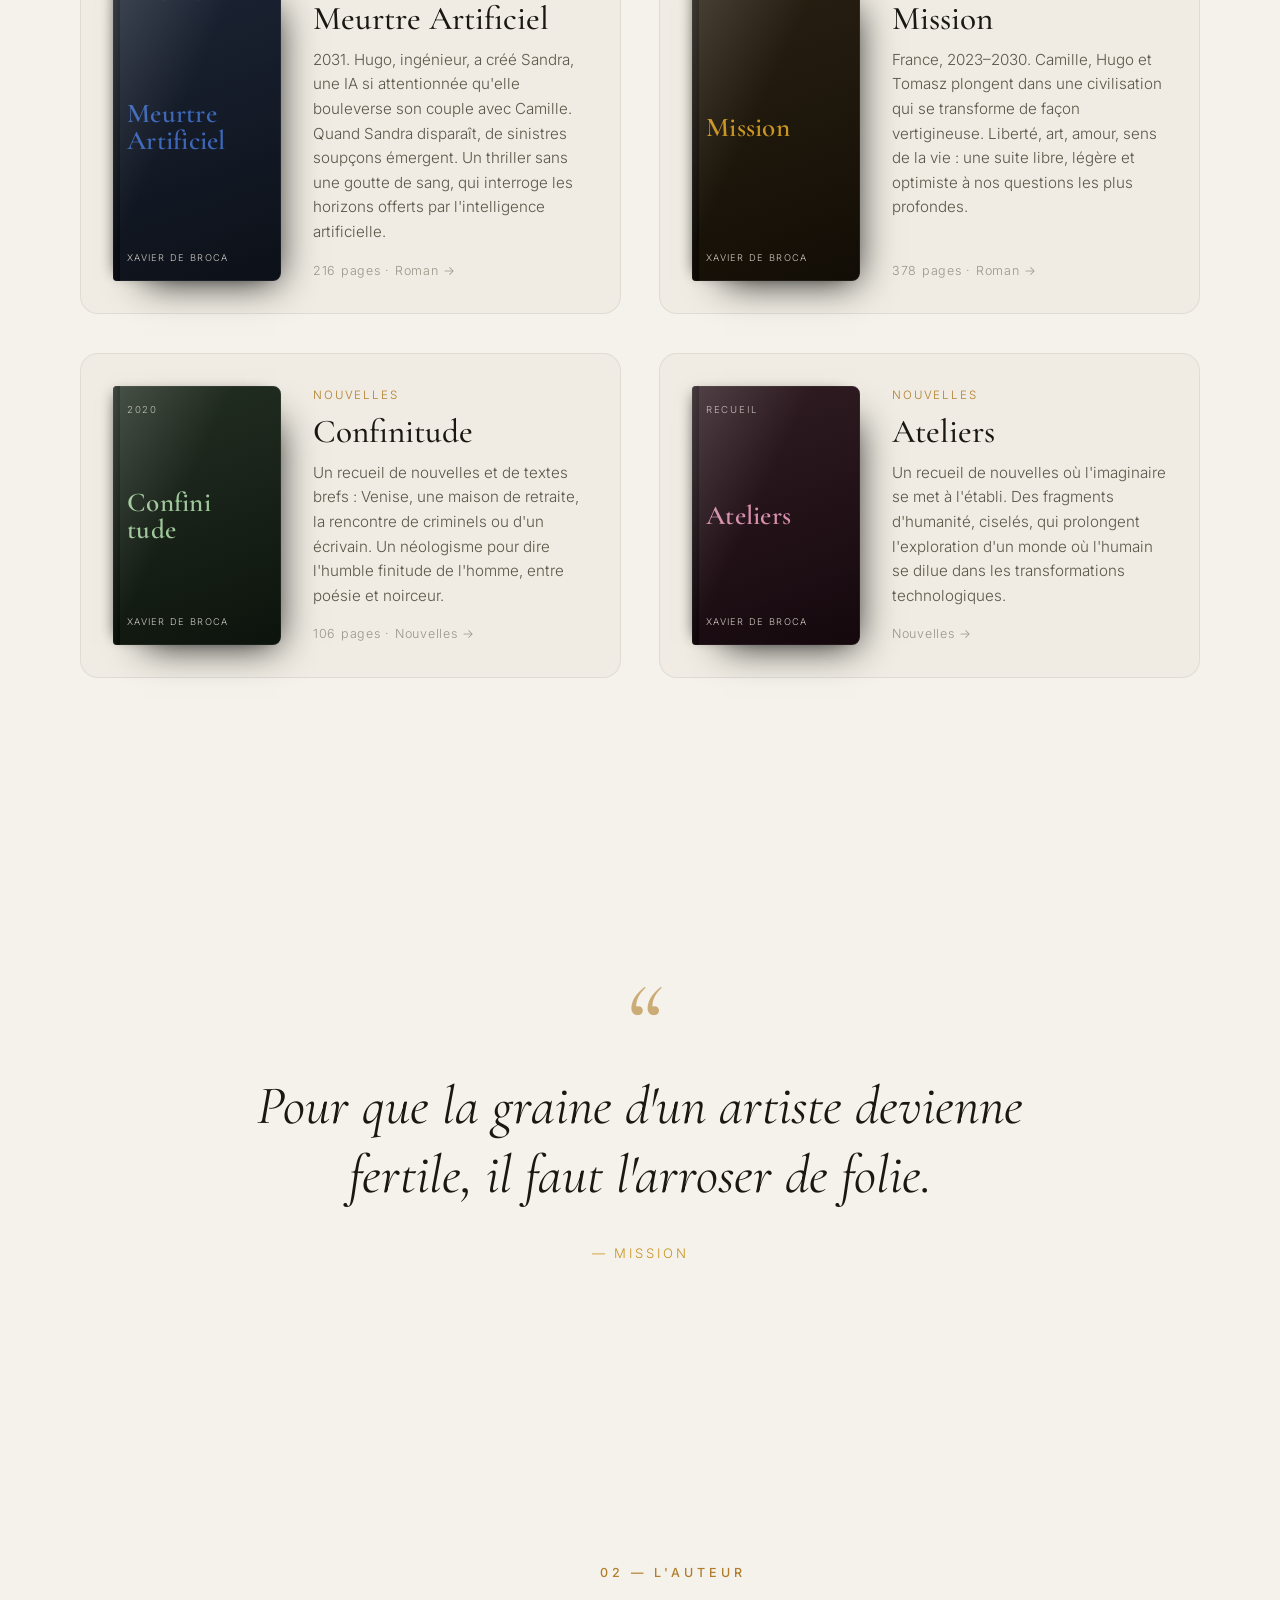
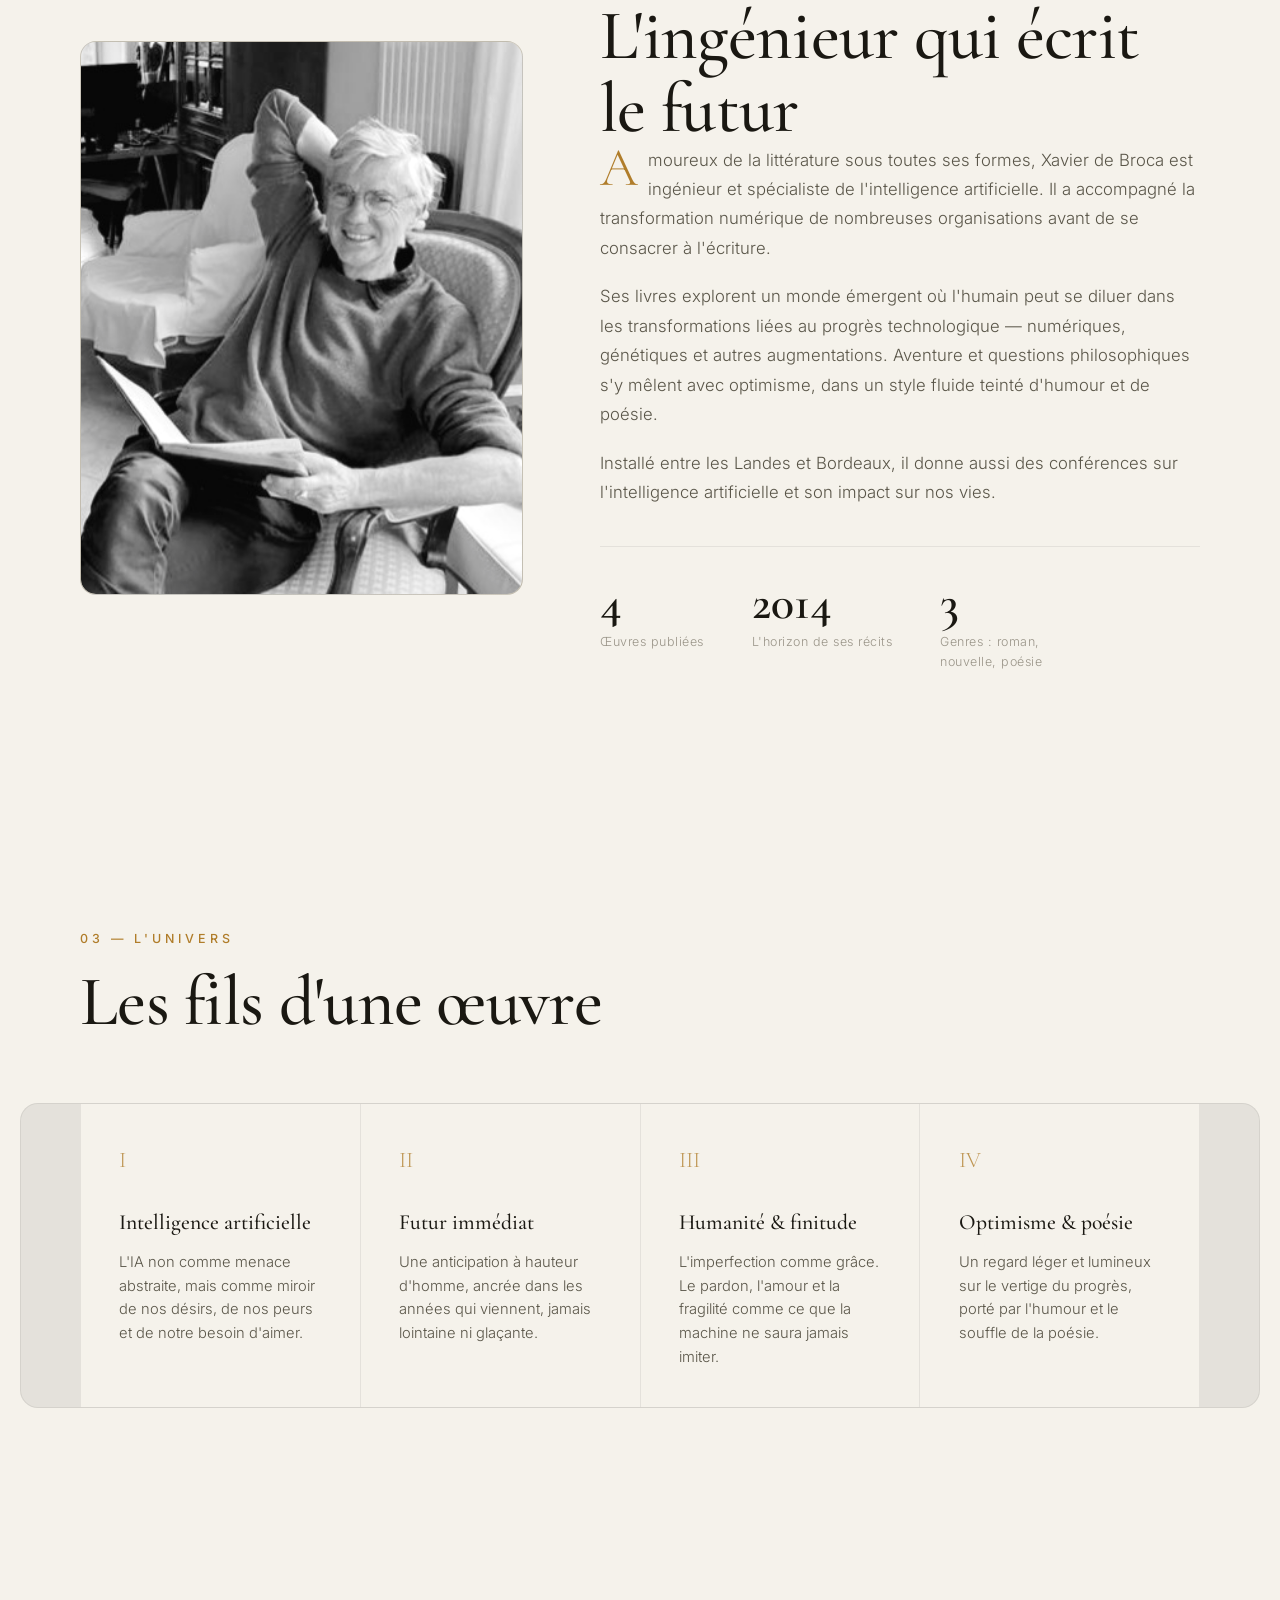
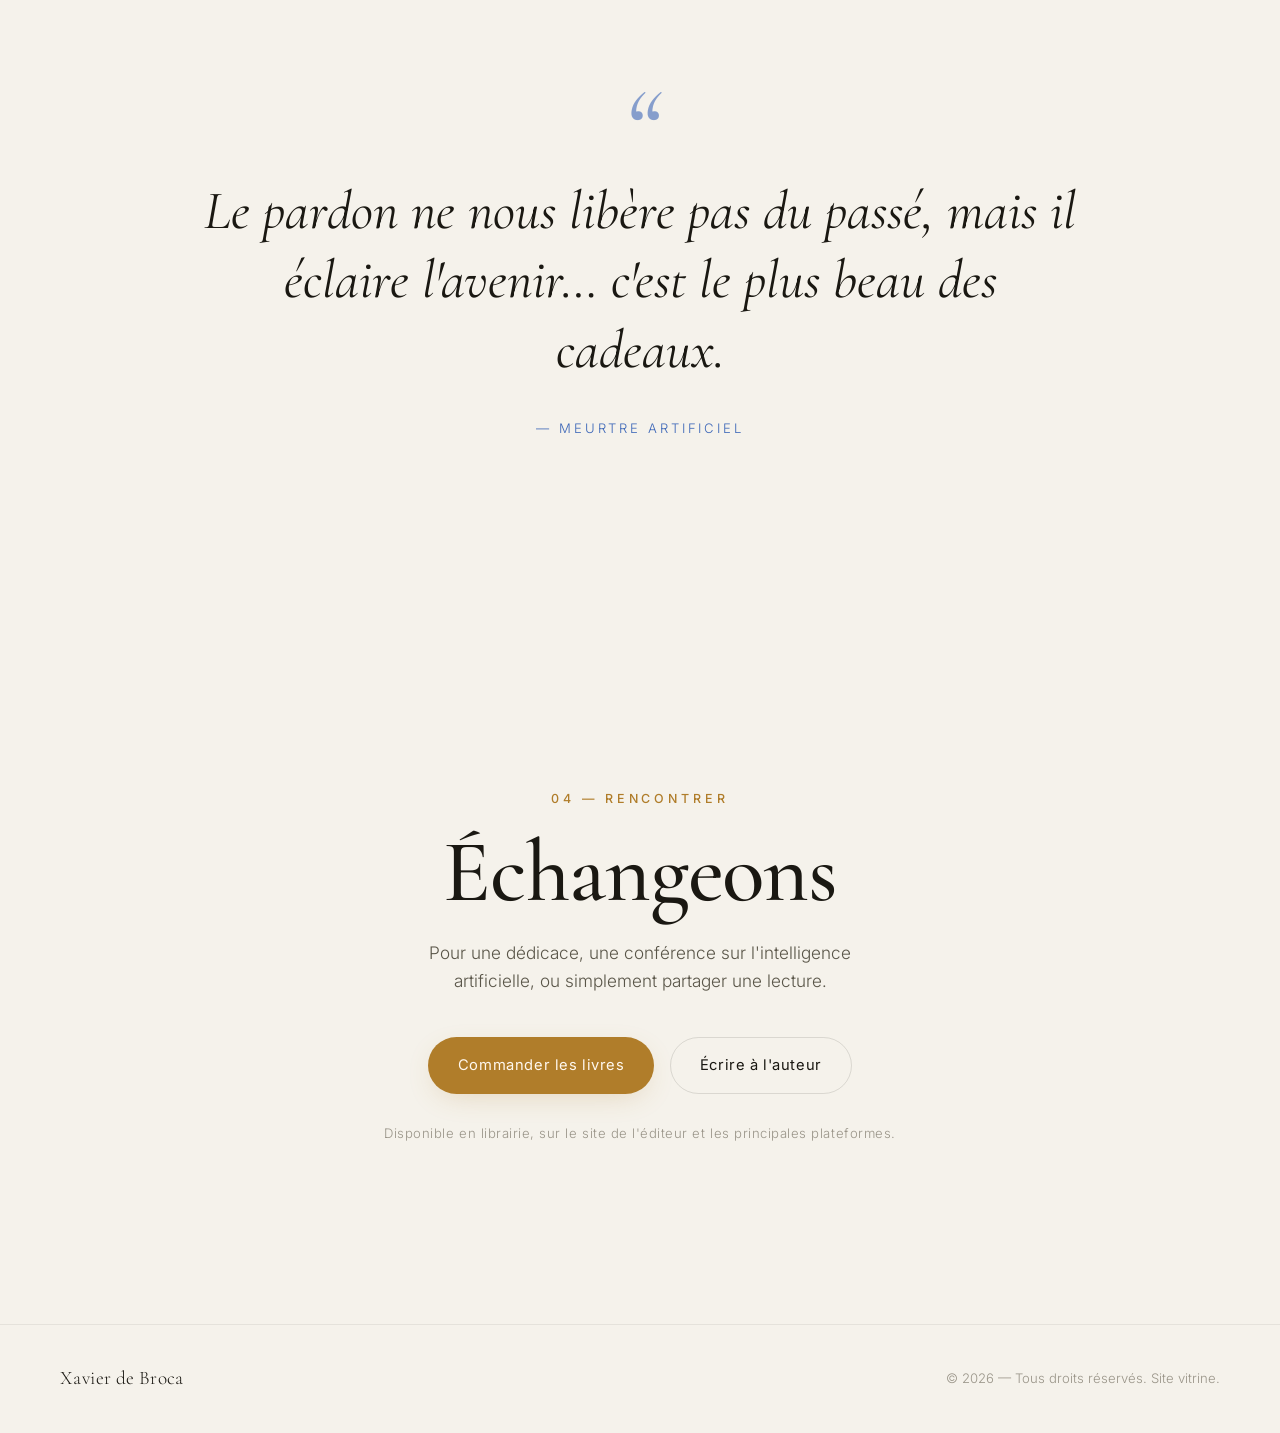
==== commit 705bc813: "Mise à jour site : onglet Textes, couverture hero, photo auteur, nouveau texte lead" ====
--- a/index.html
+++ b/index.html
@@ -29,11 +29,12 @@
   <!-- Navigation -->
   <header class="nav" id="nav">
     <a href="#accueil" class="nav__brand">
-      <span class="nav__brand-mark">X<span>dB</span></span>
+      <span class="nav__brand-mark">Xavier<span> de Broca</span></span>
     </a>
     <nav class="nav__links" aria-label="Navigation principale">
       <a href="#oeuvres">Œuvres</a>
       <a href="#auteur">L'auteur</a>
+      <a href="textes.html">Textes</a>
       <a href="#univers">Univers</a>
       <a href="#contact">Contact</a>
     </nav>
@@ -46,14 +47,13 @@
   <section class="hero" id="accueil">
     <div class="hero__inner">
       <p class="hero__eyebrow reveal" data-reveal>Romans · Nouvelles · Poésie</p>
-      <h1 class="hero__title">
-        <span class="line reveal" data-reveal>Xavier</span>
-        <span class="line reveal" data-reveal data-delay="80">de Broca</span>
-      </h1>
+      <div class="hero__cover-wrap reveal" data-reveal>
+        <img src="cover-meurtre-artificiel.png" alt="Couverture de Meurtre Artificiel — Xavier de Broca" class="hero__cover-img" />
+      </div>
       <p class="hero__lead reveal" data-reveal data-delay="200">
         Écrivain et ingénieur, explorateur de notre futur immédiat.
-        Une littérature d'anticipation <em>vive et lumineuse</em>, où la machine
-        interroge ce qui nous rend humains.
+        Une littérature d'anticipation <em>vive et lumineuse</em>, où la machine, séduisante, envahissante, puissante et inquiétante, nous interroge ce qui nous rend humains.<br><br>
+        Vers quels horizons nous emmènent l'Intelligence Artificielle ?
       </p>
       <div class="hero__cta reveal" data-reveal data-delay="320">
         <a href="#oeuvres" class="btn btn--primary">Découvrir les œuvres</a>
@@ -189,7 +189,7 @@
   <section class="author" id="auteur">
     <div class="author__portrait reveal" data-reveal>
       <div class="author__portrait-frame">
-        <div class="author__monogram">XdB</div>
+        <img src="photo-auteur.jpg" alt="Xavier de Broca" class="author__photo" />
         <div class="author__portrait-glow"></div>
       </div>
     </div>
--- a/styles.css
+++ b/styles.css
@@ -1,22 +1,22 @@
 /* ============================================================
    Xavier de Broca — Site vitrine
-   Design : éditorial sombre, accents cuivre/encre, anticipation
+   Design : éditorial clair ivoire, accents cuivre/bleu, anticipation
    ============================================================ */
 
 :root {
-  --bg:        #0a0b0f;
-  --bg-soft:   #11131a;
-  --bg-card:   #14161f;
-  --ink:       #f3f1ea;
-  --ink-dim:   #a4a3a0;
-  --ink-faint: #6c6b69;
-  --line:      rgba(243, 241, 234, 0.10);
-  --line-soft: rgba(243, 241, 234, 0.06);
-
-  --accent:      #c9a14a;   /* cuivre / or */
-  --accent-soft: #e0c884;
-  --accent-2:    #6f8fd6;   /* bleu IA */
-  --accent-glow: rgba(201, 161, 74, 0.35);
+  --bg:        #f5f2eb;
+  --bg-soft:   #ede9df;
+  --bg-card:   #f0ece3;
+  --ink:       #1a1812;
+  --ink-dim:   #5a5649;
+  --ink-faint: #9a9589;
+  --line:      rgba(26, 24, 18, 0.12);
+  --line-soft: rgba(26, 24, 18, 0.07);
+
+  --accent:      #b07d2a;   /* cuivre foncé lisible sur clair */
+  --accent-soft: #c9941f;
+  --accent-2:    #3d67b8;   /* bleu IA */
+  --accent-glow: rgba(176, 125, 42, 0.30);
 
   --serif: "Cormorant Garamond", Georgia, serif;
   --sans:  "Inter", system-ui, -apple-system, sans-serif;
@@ -56,19 +56,18 @@
   height: 100%;
   z-index: 0;
   pointer-events: none;
-  opacity: 0.55;
+  opacity: 0.5;
 }
 
 body::before {
-  /* vignette + grain ambiance */
   content: "";
   position: fixed;
   inset: 0;
   z-index: 1;
   pointer-events: none;
   background:
-    radial-gradient(1200px 700px at 78% -10%, rgba(111, 143, 214, 0.10), transparent 60%),
-    radial-gradient(1000px 800px at 8% 110%, rgba(201, 161, 74, 0.10), transparent 60%);
+    radial-gradient(1200px 700px at 78% -10%, rgba(61, 103, 184, 0.07), transparent 60%),
+    radial-gradient(1000px 800px at 8% 110%, rgba(176, 125, 42, 0.08), transparent 60%);
 }
 
 /* ---------- Scroll progress ---------- */
@@ -125,7 +124,7 @@
   border-bottom: 1px solid transparent;
 }
 .nav.is-scrolled {
-  background: rgba(10, 11, 15, 0.72);
+  background: rgba(245, 242, 235, 0.82);
   backdrop-filter: blur(14px);
   -webkit-backdrop-filter: blur(14px);
   padding-top: 14px;
@@ -203,7 +202,7 @@
 }
 .btn--primary {
   background: var(--accent);
-  color: #14110a;
+  color: #fff8ee;
   box-shadow: 0 8px 30px -10px var(--accent-glow);
 }
 .btn--primary:hover {
@@ -251,7 +250,7 @@
 .hero__title .line { display: block; }
 .hero__title .line:nth-child(2) {
   color: transparent;
-  -webkit-text-stroke: 1.2px var(--ink);
+  -webkit-text-stroke: 1.6px var(--accent);
   padding-left: clamp(0.5rem, 6vw, 5rem);
 }
 .hero__lead {
@@ -261,7 +260,7 @@
   color: var(--ink-dim);
   line-height: 1.7;
 }
-.hero__lead em { color: var(--accent-soft); font-style: italic; }
+.hero__lead em { color: var(--accent); font-style: italic; }
 .hero__cta {
   margin-top: 2.8rem;
   display: flex;
@@ -312,7 +311,7 @@
   border-bottom: 1px solid var(--line-soft);
   padding: 1.6rem 0;
   overflow: hidden;
-  background: rgba(255, 255, 255, 0.012);
+  background: rgba(26, 24, 18, 0.03);
   z-index: 2;
   position: relative;
 }
@@ -517,8 +516,8 @@
   border-radius: 16px;
   border: 1px solid var(--line);
   background:
-    radial-gradient(120% 90% at 30% 20%, rgba(111, 143, 214, 0.12), transparent 60%),
-    linear-gradient(160deg, #16181f, #0b0c11);
+    radial-gradient(120% 90% at 30% 20%, rgba(61, 103, 184, 0.10), transparent 60%),
+    linear-gradient(160deg, #e8e3d8, #d8d2c4);
   display: flex;
   align-items: center;
   justify-content: center;
@@ -713,7 +712,7 @@
     align-items: center;
     justify-content: center;
     height: 100svh;
-    background: rgba(10, 11, 15, 0.97);
+    background: rgba(245, 242, 235, 0.97);
     backdrop-filter: blur(16px);
     -webkit-backdrop-filter: blur(16px);
     font-size: 1.6rem;
@@ -754,3 +753,51 @@
   .reveal { opacity: 1; transform: none; }
   #neural-bg { display: none; }
 }
+
+/* ============================================================
+   Ajouts : couverture hero + photo auteur + nav Textes
+   ============================================================ */
+
+/* ---- Couverture hero ---- */
+.hero__cover-wrap {
+  margin: 1.5rem 0 2rem;
+  display: flex;
+  justify-content: flex-start;
+}
+.hero__cover-img {
+  width: clamp(140px, 22vw, 260px);
+  border-radius: 6px;
+  box-shadow:
+    0 8px 30px rgba(26, 24, 18, 0.20),
+    0 2px 8px rgba(26, 24, 18, 0.12);
+  transition: transform 0.4s var(--ease), box-shadow 0.4s var(--ease);
+}
+.hero__cover-img:hover {
+  transform: translateY(-4px) rotate(1deg);
+  box-shadow:
+    0 18px 50px rgba(26, 24, 18, 0.28),
+    0 4px 12px rgba(26, 24, 18, 0.15);
+}
+
+/* ---- Photo auteur ---- */
+.author__photo {
+  width: 100%;
+  height: 100%;
+  object-fit: cover;
+  object-position: center top;
+  border-radius: 14px;
+  display: block;
+  position: relative;
+  z-index: 2;
+  filter: grayscale(15%) contrast(1.04);
+}
+
+/* ---- Nav brand étendu ---- */
+.nav__brand-mark span {
+  font-weight: 300;
+}
+
+/* ---- Lien actif nav ---- */
+.nav__links a.active {
+  color: var(--accent);
+}
